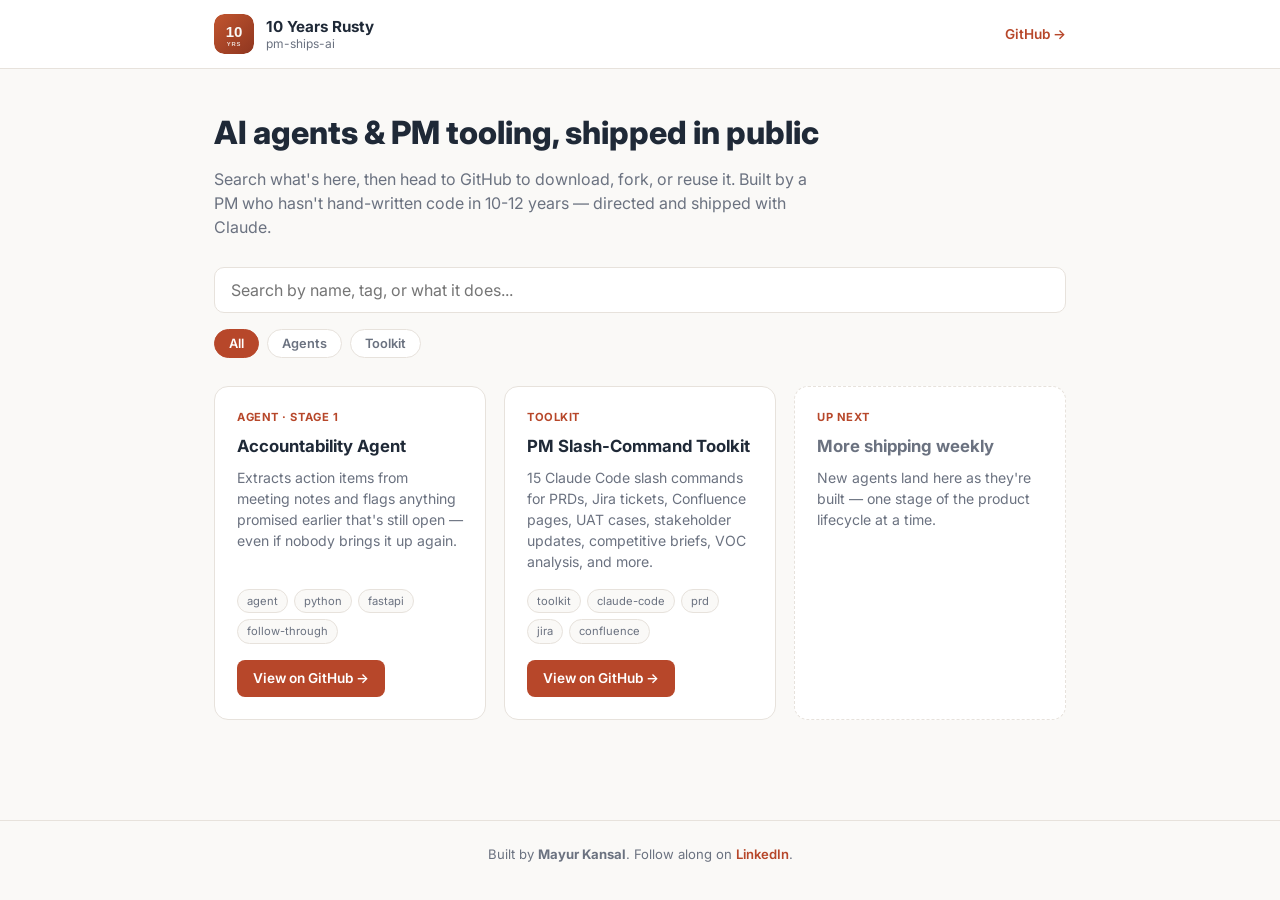
==== docs/index.html @ 448bb2e1 "Add searchable portfolio site (GitHub Pages)" ====
<!DOCTYPE html>
<html lang="en">
<head>
<meta charset="UTF-8">
<meta name="viewport" content="width=device-width, initial-scale=1.0">
<title>10 Years Rusty — Mayur Kansal's AI Build Portfolio</title>
<link rel="icon" href="logo.svg" type="image/svg+xml">
<link rel="preconnect" href="https://fonts.googleapis.com">
<link href="https://fonts.googleapis.com/css2?family=Inter:wght@400;500;600;700;800&display=swap" rel="stylesheet">
<style>
:root {
  --rust: #B7472A;
  --rust-dark: #8F3620;
  --charcoal: #1F2937;
  --muted: #6B7280;
  --bg: #FAF9F7;
  --card-bg: #FFFFFF;
  --border: #E7E2DC;
}
* { box-sizing: border-box; }
body { margin: 0; background: var(--bg); color: var(--charcoal); font-family: 'Inter', -apple-system, sans-serif; line-height: 1.5; }
.topbar { border-bottom: 1px solid var(--border); background: var(--card-bg); }
.topbar-inner { max-width: 900px; margin: 0 auto; padding: 14px 24px; display: flex; align-items: center; justify-content: space-between; }
.brand { display: flex; align-items: center; gap: 12px; }
.brand-logo { width: 40px; height: 40px; border-radius: 10px; display: block; }
.brand-text { display: flex; flex-direction: column; line-height: 1.25; }
.brand-name { font-weight: 700; font-size: 0.95rem; }
.brand-sub { font-size: 0.75rem; color: var(--muted); }
.repo-link { font-size: 0.85rem; color: var(--rust); text-decoration: none; font-weight: 600; }
.repo-link:hover { color: var(--rust-dark); }
.container { max-width: 900px; margin: 0 auto; padding: 40px 24px 80px; }
.hero h1 { font-size: 2rem; margin: 0 0 10px; font-weight: 800; }
.hero-copy { color: var(--muted); margin: 0 0 28px; max-width: 600px; }
.search-box { width: 100%; padding: 12px 16px; border: 1px solid var(--border); border-radius: 10px; font-size: 1rem; font-family: inherit; background: var(--card-bg); margin-bottom: 16px; }
.search-box:focus { outline: none; border-color: var(--rust); box-shadow: 0 0 0 3px rgba(183,71,42,0.12); }
.filters { display: flex; gap: 8px; flex-wrap: wrap; margin-bottom: 28px; }
.filter-btn { background: var(--card-bg); border: 1.5px solid var(--border); color: var(--muted); font-size: 0.8rem; font-weight: 600; padding: 6px 14px; border-radius: 20px; cursor: pointer; font-family: inherit; }
.filter-btn.active { background: var(--rust); border-color: var(--rust); color: #fff; }
.grid { display: grid; grid-template-columns: repeat(auto-fill, minmax(260px, 1fr)); gap: 18px; }
.card { background: var(--card-bg); border: 1px solid var(--border); border-radius: 14px; padding: 22px; display: flex; flex-direction: column; }
.card-kind { font-size: 0.7rem; font-weight: 700; letter-spacing: 0.05em; text-transform: uppercase; color: var(--rust); margin-bottom: 8px; }
.card h3 { font-size: 1.05rem; margin: 0 0 8px; }
.card p { font-size: 0.88rem; color: var(--muted); margin: 0 0 16px; flex: 1; }
.tags { display: flex; flex-wrap: wrap; gap: 6px; margin-bottom: 16px; }
.tag { font-size: 0.7rem; background: var(--bg); border: 1px solid var(--border); color: var(--muted); padding: 3px 9px; border-radius: 20px; }
.card a.btn { align-self: flex-start; background: var(--rust); color: #fff; text-decoration: none; font-size: 0.85rem; font-weight: 600; padding: 8px 16px; border-radius: 8px; }
.card a.btn:hover { background: var(--rust-dark); }
.card.soon { border-style: dashed; }
.card.soon h3 { color: var(--muted); }
.empty { color: var(--muted); font-size: 0.9rem; text-align: center; padding: 40px 0; display: none; }
.footer { text-align: center; color: var(--muted); font-size: 0.82rem; padding: 24px; border-top: 1px solid var(--border); margin-top: 20px; }
.footer a { color: var(--rust); font-weight: 600; text-decoration: none; }
.footer a:hover { color: var(--rust-dark); text-decoration: underline; }
</style>
</head>
<body>

<header class="topbar">
  <div class="topbar-inner">
    <div class="brand">
      <img src="logo.svg" alt="10 Years Rusty" class="brand-logo">
      <div class="brand-text">
        <span class="brand-name">10 Years Rusty</span>
        <span class="brand-sub">pm-ships-ai</span>
      </div>
    </div>
    <a class="repo-link" href="https://github.com/mayurkansal/pm-ships-ai" target="_blank" rel="noopener">GitHub &rarr;</a>
  </div>
</header>

<main class="container">
  <div class="hero">
    <h1>AI agents &amp; PM tooling, shipped in public</h1>
    <p class="hero-copy">Search what's here, then head to GitHub to download, fork, or reuse it. Built by a PM who hasn't hand-written code in 10-12 years — directed and shipped with Claude.</p>
  </div>

  <input class="search-box" id="search" type="text" placeholder="Search by name, tag, or what it does...">
  <div class="filters" id="filters"></div>

  <div class="grid" id="grid"></div>
  <p class="empty" id="empty">Nothing matches that search — try a different term.</p>
</main>

<footer class="footer">
  Built by <strong>Mayur Kansal</strong>. Follow along on <a href="https://www.linkedin.com/in/mayurkansal" target="_blank" rel="noopener">LinkedIn</a>.
</footer>

<script>
const REPO = "https://github.com/mayurkansal/pm-ships-ai";

const items = [
  {
    kind: "Agent · Stage 1",
    title: "Accountability Agent",
    desc: "Extracts action items from meeting notes and flags anything promised earlier that's still open — even if nobody brings it up again.",
    tags: ["agent", "python", "fastapi", "follow-through"],
    link: REPO + "/tree/main/agents/01-accountability-agent",
    cat: "agents"
  },
  {
    kind: "Toolkit",
    title: "PM Slash-Command Toolkit",
    desc: "15 Claude Code slash commands for PRDs, Jira tickets, Confluence pages, UAT cases, stakeholder updates, competitive briefs, VOC analysis, and more.",
    tags: ["toolkit", "claude-code", "prd", "jira", "confluence"],
    link: REPO + "/tree/main/toolkit",
    cat: "toolkit"
  }
];

const grid = document.getElementById("grid");
const empty = document.getElementById("empty");
const search = document.getElementById("search");
const filtersEl = document.getElementById("filters");
let activeFilter = "all";

const cats = ["all", ...new Set(items.map(i => i.cat))];
cats.forEach(cat => {
  const btn = document.createElement("button");
  btn.className = "filter-btn" + (cat === "all" ? " active" : "");
  btn.textContent = cat === "all" ? "All" : cat.charAt(0).toUpperCase() + cat.slice(1);
  btn.onclick = () => {
    activeFilter = cat;
    [...filtersEl.children].forEach(b => b.classList.remove("active"));
    btn.classList.add("active");
    render();
  };
  filtersEl.appendChild(btn);
});

function render() {
  const q = search.value.trim().toLowerCase();
  grid.innerHTML = "";
  const filtered = items.filter(i => {
    const matchesCat = activeFilter === "all" || i.cat === activeFilter;
    const haystack = (i.title + " " + i.desc + " " + i.tags.join(" ")).toLowerCase();
    const matchesQuery = !q || haystack.includes(q);
    return matchesCat && matchesQuery;
  });

  empty.style.display = filtered.length === 0 ? "block" : "none";

  filtered.forEach(i => {
    const card = document.createElement("div");
    card.className = "card";
    card.innerHTML = `
      <div class="card-kind">${i.kind}</div>
      <h3>${i.title}</h3>
      <p>${i.desc}</p>
      <div class="tags">${i.tags.map(t => `<span class="tag">${t}</span>`).join("")}</div>
      <a class="btn" href="${i.link}" target="_blank" rel="noopener">View on GitHub &rarr;</a>
    `;
    grid.appendChild(card);
  });

  const soon = document.createElement("div");
  soon.className = "card soon";
  soon.innerHTML = `<div class="card-kind">Up next</div><h3>More shipping weekly</h3><p>New agents land here as they're built — one stage of the product lifecycle at a time.</p>`;
  if (activeFilter === "all" && !q) grid.appendChild(soon);
}

search.addEventListener("input", render);
render();
</script>
</body>
</html>
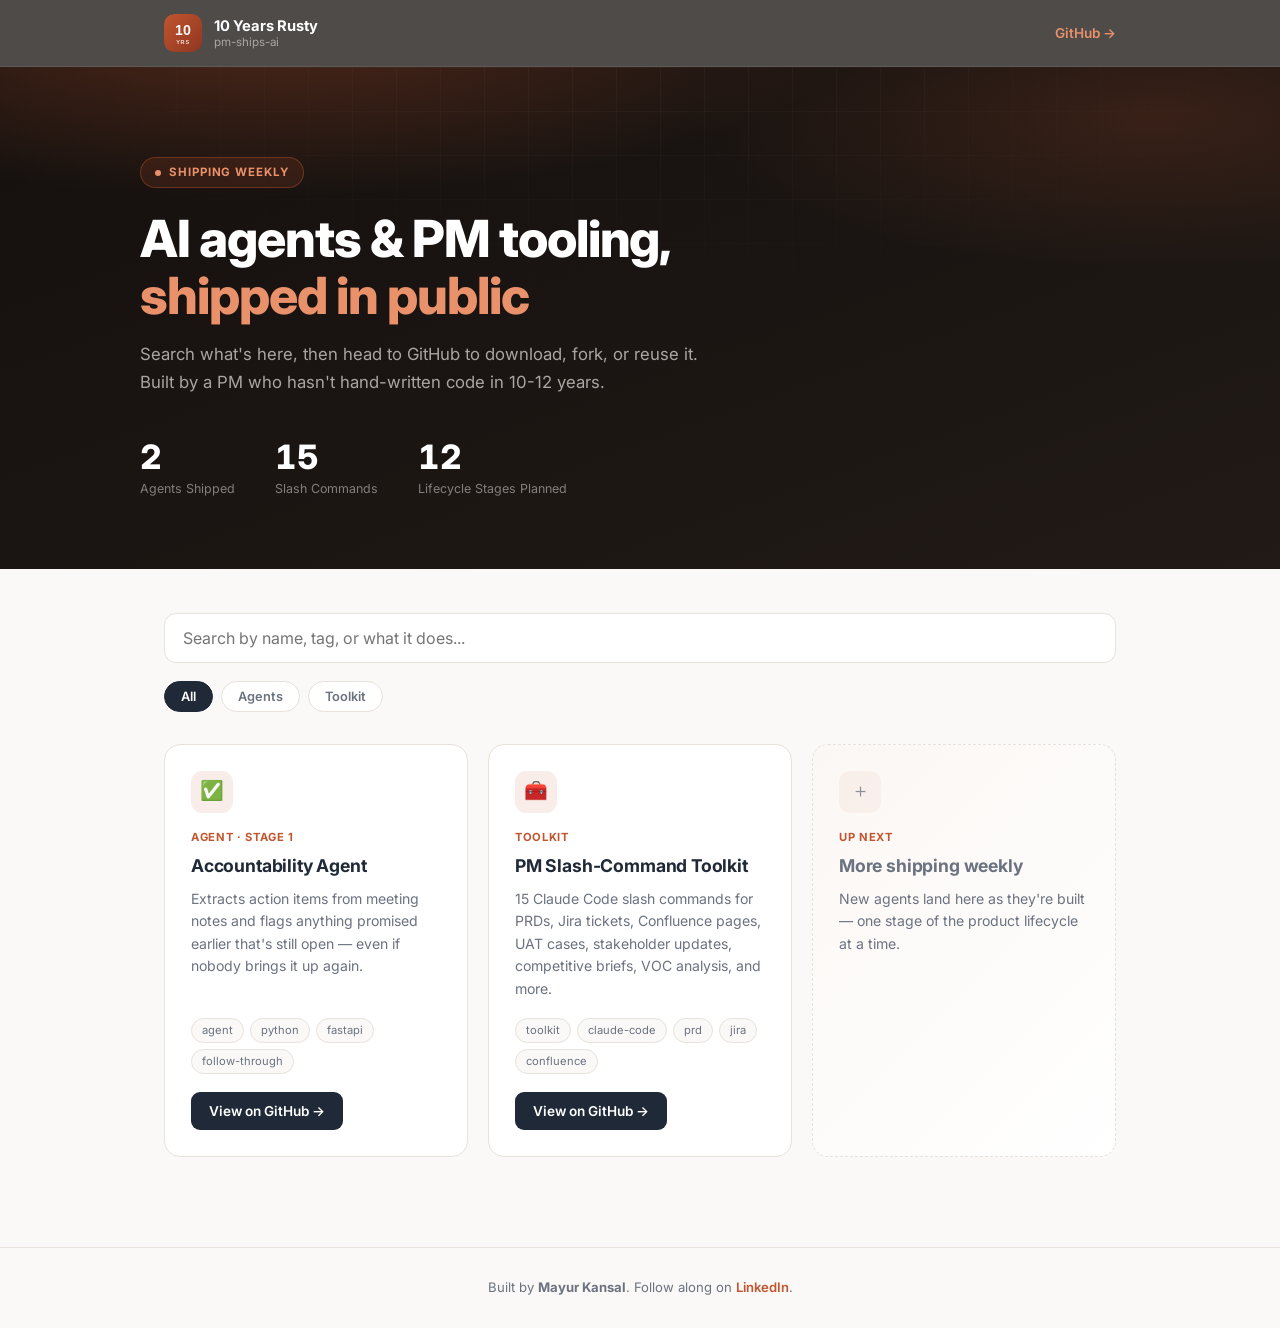
==== commit cd1ea9d5: "Redesign portfolio site: immersive dark hero, stat counters, scroll-reveal cards; drop Claude-attrib" ====
--- a/docs/index.html
+++ b/docs/index.html
@@ -6,51 +6,106 @@
 <title>10 Years Rusty — Mayur Kansal's AI Build Portfolio</title>
 <link rel="icon" href="logo.svg" type="image/svg+xml">
 <link rel="preconnect" href="https://fonts.googleapis.com">
-<link href="https://fonts.googleapis.com/css2?family=Inter:wght@400;500;600;700;800&display=swap" rel="stylesheet">
+<link href="https://fonts.googleapis.com/css2?family=Inter:wght@400;500;600;700;800;900&display=swap" rel="stylesheet">
 <style>
 :root {
-  --rust: #B7472A;
+  --rust: #C1552F;
   --rust-dark: #8F3620;
+  --rust-light: #E8916A;
   --charcoal: #1F2937;
   --muted: #6B7280;
   --bg: #FAF9F7;
   --card-bg: #FFFFFF;
   --border: #E7E2DC;
+  --navy: #14100E;
+  --navy-2: #211A16;
 }
 * { box-sizing: border-box; }
+html { scroll-behavior: smooth; }
 body { margin: 0; background: var(--bg); color: var(--charcoal); font-family: 'Inter', -apple-system, sans-serif; line-height: 1.5; }
-.topbar { border-bottom: 1px solid var(--border); background: var(--card-bg); }
-.topbar-inner { max-width: 900px; margin: 0 auto; padding: 14px 24px; display: flex; align-items: center; justify-content: space-between; }
+
+/* ── TOPBAR ── */
+.topbar { position: sticky; top: 0; z-index: 100; background: rgba(20,16,14,0.75); backdrop-filter: blur(12px); border-bottom: 1px solid rgba(255,255,255,0.08); }
+.topbar-inner { max-width: 1000px; margin: 0 auto; padding: 14px 24px; display: flex; align-items: center; justify-content: space-between; }
 .brand { display: flex; align-items: center; gap: 12px; }
-.brand-logo { width: 40px; height: 40px; border-radius: 10px; display: block; }
+.brand-logo { width: 38px; height: 38px; border-radius: 10px; display: block; }
 .brand-text { display: flex; flex-direction: column; line-height: 1.25; }
-.brand-name { font-weight: 700; font-size: 0.95rem; }
-.brand-sub { font-size: 0.75rem; color: var(--muted); }
-.repo-link { font-size: 0.85rem; color: var(--rust); text-decoration: none; font-weight: 600; }
-.repo-link:hover { color: var(--rust-dark); }
-.container { max-width: 900px; margin: 0 auto; padding: 40px 24px 80px; }
-.hero h1 { font-size: 2rem; margin: 0 0 10px; font-weight: 800; }
-.hero-copy { color: var(--muted); margin: 0 0 28px; max-width: 600px; }
-.search-box { width: 100%; padding: 12px 16px; border: 1px solid var(--border); border-radius: 10px; font-size: 1rem; font-family: inherit; background: var(--card-bg); margin-bottom: 16px; }
-.search-box:focus { outline: none; border-color: var(--rust); box-shadow: 0 0 0 3px rgba(183,71,42,0.12); }
-.filters { display: flex; gap: 8px; flex-wrap: wrap; margin-bottom: 28px; }
-.filter-btn { background: var(--card-bg); border: 1.5px solid var(--border); color: var(--muted); font-size: 0.8rem; font-weight: 600; padding: 6px 14px; border-radius: 20px; cursor: pointer; font-family: inherit; }
-.filter-btn.active { background: var(--rust); border-color: var(--rust); color: #fff; }
-.grid { display: grid; grid-template-columns: repeat(auto-fill, minmax(260px, 1fr)); gap: 18px; }
-.card { background: var(--card-bg); border: 1px solid var(--border); border-radius: 14px; padding: 22px; display: flex; flex-direction: column; }
-.card-kind { font-size: 0.7rem; font-weight: 700; letter-spacing: 0.05em; text-transform: uppercase; color: var(--rust); margin-bottom: 8px; }
-.card h3 { font-size: 1.05rem; margin: 0 0 8px; }
-.card p { font-size: 0.88rem; color: var(--muted); margin: 0 0 16px; flex: 1; }
-.tags { display: flex; flex-wrap: wrap; gap: 6px; margin-bottom: 16px; }
-.tag { font-size: 0.7rem; background: var(--bg); border: 1px solid var(--border); color: var(--muted); padding: 3px 9px; border-radius: 20px; }
-.card a.btn { align-self: flex-start; background: var(--rust); color: #fff; text-decoration: none; font-size: 0.85rem; font-weight: 600; padding: 8px 16px; border-radius: 8px; }
-.card a.btn:hover { background: var(--rust-dark); }
-.card.soon { border-style: dashed; }
+.brand-name { font-weight: 700; font-size: 0.92rem; color: #fff; }
+.brand-sub { font-size: 0.72rem; color: rgba(255,255,255,0.5); }
+.repo-link { font-size: 0.85rem; color: var(--rust-light); text-decoration: none; font-weight: 600; }
+.repo-link:hover { color: #fff; }
+
+/* ── HERO ── */
+.hero {
+  position: relative;
+  overflow: hidden;
+  background: radial-gradient(ellipse 80% 60% at 20% -10%, rgba(193,85,47,0.35), transparent 60%),
+              radial-gradient(ellipse 60% 50% at 90% 10%, rgba(193,85,47,0.18), transparent 60%),
+              linear-gradient(160deg, var(--navy) 0%, var(--navy-2) 100%);
+  padding: 90px 24px 70px;
+}
+.hero::before {
+  content: '';
+  position: absolute; inset: 0;
+  background-image: linear-gradient(rgba(255,255,255,0.035) 1px, transparent 1px), linear-gradient(90deg, rgba(255,255,255,0.035) 1px, transparent 1px);
+  background-size: 44px 44px;
+  mask-image: radial-gradient(ellipse 70% 70% at 50% 0%, black, transparent 75%);
+  pointer-events: none;
+}
+.hero-inner { max-width: 1000px; margin: 0 auto; position: relative; z-index: 1; }
+.hero-eyebrow {
+  display: inline-flex; align-items: center; gap: 8px;
+  background: rgba(193,85,47,0.15); border: 1px solid rgba(193,85,47,0.4);
+  color: var(--rust-light); font-size: 0.72rem; font-weight: 700; letter-spacing: 0.08em; text-transform: uppercase;
+  padding: 6px 14px; border-radius: 20px; margin-bottom: 22px;
+}
+.hero-eyebrow .dot { width: 6px; height: 6px; border-radius: 50%; background: var(--rust-light); animation: pulse 2s ease-in-out infinite; }
+@keyframes pulse { 0%,100% { opacity: 1; transform: scale(1); } 50% { opacity: 0.4; transform: scale(0.7); } }
+.hero h1 { font-size: clamp(2rem, 4.5vw, 3.2rem); font-weight: 800; color: #fff; line-height: 1.1; margin: 0 0 18px; max-width: 680px; letter-spacing: -0.02em; }
+.hero h1 span { color: var(--rust-light); }
+.hero-copy { font-size: 1.05rem; color: rgba(255,255,255,0.62); max-width: 560px; margin: 0 0 44px; line-height: 1.65; }
+.stats { display: flex; gap: 40px; flex-wrap: wrap; }
+.stat-num { font-size: 2.1rem; font-weight: 800; color: #fff; line-height: 1; font-variant-numeric: tabular-nums; }
+.stat-label { font-size: 0.78rem; color: rgba(255,255,255,0.45); margin-top: 6px; }
+
+/* ── MAIN ── */
+.container { max-width: 1000px; margin: 0 auto; padding: 44px 24px 90px; }
+.search-box { width: 100%; padding: 14px 18px; border: 1.5px solid var(--border); border-radius: 12px; font-size: 1rem; font-family: inherit; background: var(--card-bg); margin-bottom: 18px; transition: box-shadow 0.2s, border-color 0.2s; }
+.search-box:focus { outline: none; border-color: var(--rust); box-shadow: 0 0 0 4px rgba(193,85,47,0.12); }
+.filters { display: flex; gap: 8px; flex-wrap: wrap; margin-bottom: 32px; }
+.filter-btn { background: var(--card-bg); border: 1.5px solid var(--border); color: var(--muted); font-size: 0.8rem; font-weight: 600; padding: 7px 16px; border-radius: 20px; cursor: pointer; font-family: inherit; transition: all 0.15s; }
+.filter-btn:hover { border-color: var(--rust); color: var(--rust); }
+.filter-btn.active { background: var(--charcoal); border-color: var(--charcoal); color: #fff; }
+
+.grid { display: grid; grid-template-columns: repeat(auto-fill, minmax(280px, 1fr)); gap: 20px; }
+.card {
+  background: var(--card-bg); border: 1px solid var(--border); border-radius: 16px; padding: 26px;
+  display: flex; flex-direction: column; position: relative; overflow: hidden;
+  transition: transform 0.25s cubic-bezier(.2,.8,.2,1), box-shadow 0.25s ease, border-color 0.25s ease;
+  opacity: 0; transform: translateY(14px);
+}
+.card.in { opacity: 1; transform: translateY(0); }
+.card::before { content: ''; position: absolute; top: 0; left: 0; right: 0; height: 3px; background: linear-gradient(90deg, var(--rust), var(--rust-light)); transform: scaleX(0); transform-origin: left; transition: transform 0.3s ease; }
+.card:hover { transform: translateY(-4px); box-shadow: 0 16px 40px rgba(20,16,14,0.12); border-color: #DCC9BE; }
+.card:hover::before { transform: scaleX(1); }
+.card-icon { width: 42px; height: 42px; border-radius: 11px; background: rgba(193,85,47,0.1); display: flex; align-items: center; justify-content: center; font-size: 19px; margin-bottom: 16px; }
+.card-kind { font-size: 0.7rem; font-weight: 700; letter-spacing: 0.06em; text-transform: uppercase; color: var(--rust); margin-bottom: 8px; }
+.card h3 { font-size: 1.1rem; margin: 0 0 8px; letter-spacing: -0.01em; }
+.card p { font-size: 0.88rem; color: var(--muted); margin: 0 0 18px; flex: 1; line-height: 1.6; }
+.tags { display: flex; flex-wrap: wrap; gap: 6px; margin-bottom: 18px; }
+.tag { font-size: 0.7rem; background: var(--bg); border: 1px solid var(--border); color: var(--muted); padding: 3px 10px; border-radius: 20px; }
+.card a.btn { align-self: flex-start; background: var(--charcoal); color: #fff; text-decoration: none; font-size: 0.85rem; font-weight: 600; padding: 9px 18px; border-radius: 9px; transition: background 0.15s; }
+.card a.btn:hover { background: var(--rust); }
+.card.soon { border-style: dashed; background: linear-gradient(135deg, #FBF7F4, var(--card-bg)); }
+.card.soon .card-icon { opacity: 0.5; }
 .card.soon h3 { color: var(--muted); }
-.empty { color: var(--muted); font-size: 0.9rem; text-align: center; padding: 40px 0; display: none; }
-.footer { text-align: center; color: var(--muted); font-size: 0.82rem; padding: 24px; border-top: 1px solid var(--border); margin-top: 20px; }
+.empty { color: var(--muted); font-size: 0.9rem; text-align: center; padding: 50px 0; display: none; }
+
+.footer { text-align: center; color: var(--muted); font-size: 0.82rem; padding: 30px 24px; border-top: 1px solid var(--border); }
 .footer a { color: var(--rust); font-weight: 600; text-decoration: none; }
 .footer a:hover { color: var(--rust-dark); text-decoration: underline; }
+
+@media (max-width: 640px) { .stats { gap: 26px; } .hero { padding: 70px 20px 50px; } }
 </style>
 </head>
 <body>
@@ -68,12 +123,20 @@
   </div>
 </header>
 
+<section class="hero">
+  <div class="hero-inner">
+    <div class="hero-eyebrow"><span class="dot"></span> Shipping weekly</div>
+    <h1>AI agents &amp; PM tooling, <span>shipped in public</span></h1>
+    <p class="hero-copy">Search what's here, then head to GitHub to download, fork, or reuse it. Built by a PM who hasn't hand-written code in 10-12 years.</p>
+    <div class="stats" id="stats">
+      <div><div class="stat-num" data-target="2">0</div><div class="stat-label">Agents Shipped</div></div>
+      <div><div class="stat-num" data-target="15">0</div><div class="stat-label">Slash Commands</div></div>
+      <div><div class="stat-num" data-target="12">0</div><div class="stat-label">Lifecycle Stages Planned</div></div>
+    </div>
+  </div>
+</section>
+
 <main class="container">
-  <div class="hero">
-    <h1>AI agents &amp; PM tooling, shipped in public</h1>
-    <p class="hero-copy">Search what's here, then head to GitHub to download, fork, or reuse it. Built by a PM who hasn't hand-written code in 10-12 years — directed and shipped with Claude.</p>
-  </div>
-
   <input class="search-box" id="search" type="text" placeholder="Search by name, tag, or what it does...">
   <div class="filters" id="filters"></div>
 
@@ -91,6 +154,7 @@
 const items = [
   {
     kind: "Agent · Stage 1",
+    icon: "✅",
     title: "Accountability Agent",
     desc: "Extracts action items from meeting notes and flags anything promised earlier that's still open — even if nobody brings it up again.",
     tags: ["agent", "python", "fastapi", "follow-through"],
@@ -99,6 +163,7 @@
   },
   {
     kind: "Toolkit",
+    icon: "🧰",
     title: "PM Slash-Command Toolkit",
     desc: "15 Claude Code slash commands for PRDs, Jira tickets, Confluence pages, UAT cases, stakeholder updates, competitive briefs, VOC analysis, and more.",
     tags: ["toolkit", "claude-code", "prd", "jira", "confluence"],
@@ -106,6 +171,19 @@
     cat: "toolkit"
   }
 ];
+
+// Count-up stat animation
+document.querySelectorAll(".stat-num").forEach(el => {
+  const target = parseInt(el.dataset.target, 10);
+  let cur = 0;
+  const step = Math.max(1, Math.round(target / 30));
+  const tick = () => {
+    cur = Math.min(target, cur + step);
+    el.textContent = cur;
+    if (cur < target) requestAnimationFrame(tick);
+  };
+  requestAnimationFrame(tick);
+});
 
 const grid = document.getElementById("grid");
 const empty = document.getElementById("empty");
@@ -127,6 +205,15 @@
   filtersEl.appendChild(btn);
 });
 
+const revealObserver = new IntersectionObserver((entries) => {
+  entries.forEach(entry => {
+    if (entry.isIntersecting) {
+      entry.target.classList.add("in");
+      revealObserver.unobserve(entry.target);
+    }
+  });
+}, { threshold: 0.1 });
+
 function render() {
   const q = search.value.trim().toLowerCase();
   grid.innerHTML = "";
@@ -139,10 +226,12 @@
 
   empty.style.display = filtered.length === 0 ? "block" : "none";
 
-  filtered.forEach(i => {
+  filtered.forEach((i, idx) => {
     const card = document.createElement("div");
     card.className = "card";
+    card.style.transitionDelay = (idx * 60) + "ms";
     card.innerHTML = `
+      <div class="card-icon">${i.icon}</div>
       <div class="card-kind">${i.kind}</div>
       <h3>${i.title}</h3>
       <p>${i.desc}</p>
@@ -150,12 +239,19 @@
       <a class="btn" href="${i.link}" target="_blank" rel="noopener">View on GitHub &rarr;</a>
     `;
     grid.appendChild(card);
+    revealObserver.observe(card);
+    requestAnimationFrame(() => requestAnimationFrame(() => card.classList.add("in")));
   });
 
-  const soon = document.createElement("div");
-  soon.className = "card soon";
-  soon.innerHTML = `<div class="card-kind">Up next</div><h3>More shipping weekly</h3><p>New agents land here as they're built — one stage of the product lifecycle at a time.</p>`;
-  if (activeFilter === "all" && !q) grid.appendChild(soon);
+  if (activeFilter === "all" && !q) {
+    const soon = document.createElement("div");
+    soon.className = "card soon";
+    soon.style.transitionDelay = (filtered.length * 60) + "ms";
+    soon.innerHTML = `<div class="card-icon">＋</div><div class="card-kind">Up next</div><h3>More shipping weekly</h3><p>New agents land here as they're built — one stage of the product lifecycle at a time.</p>`;
+    grid.appendChild(soon);
+    revealObserver.observe(soon);
+    requestAnimationFrame(() => requestAnimationFrame(() => soon.classList.add("in")));
+  }
 }
 
 search.addEventListener("input", render);
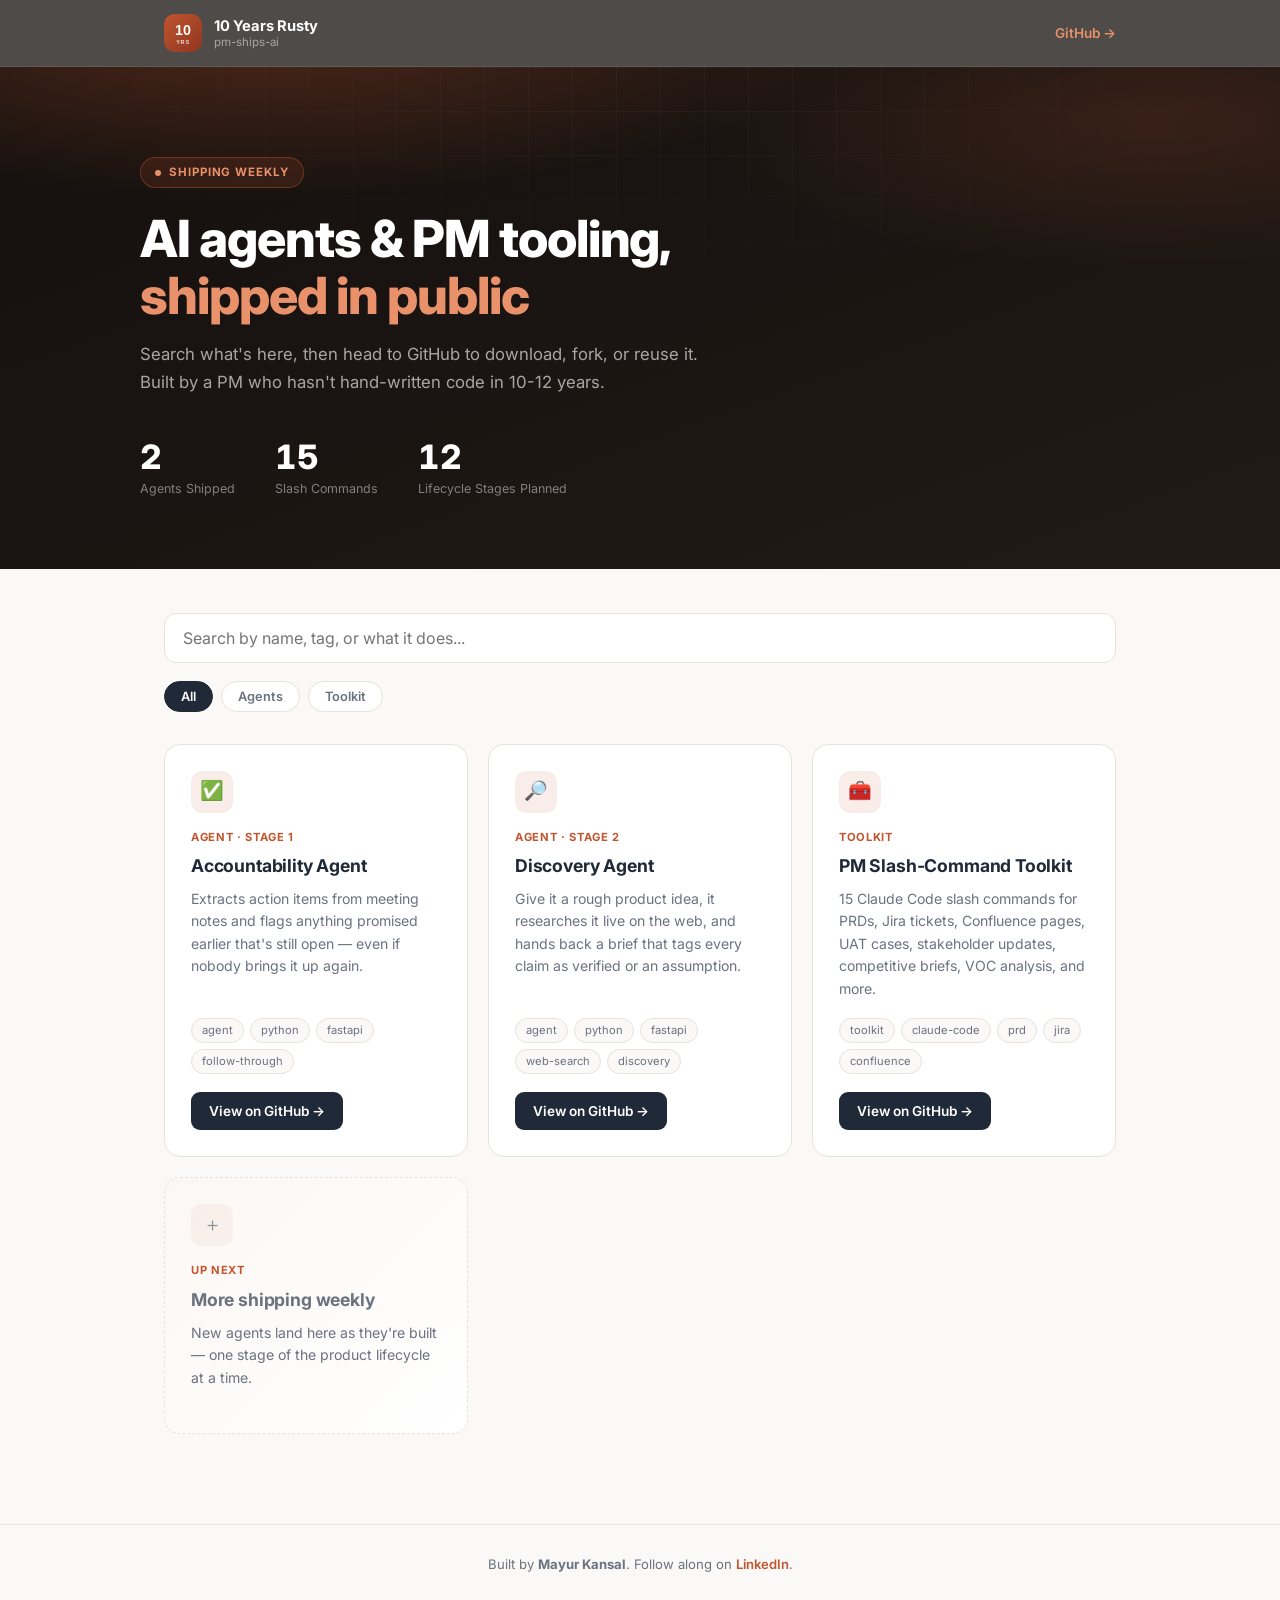
==== commit bb41fc8a: "Ship Discovery Agent (Stage 2): live web research with verified/assumption tagging" ====
--- a/docs/index.html
+++ b/docs/index.html
@@ -162,6 +162,15 @@
     cat: "agents"
   },
   {
+    kind: "Agent · Stage 2",
+    icon: "🔎",
+    title: "Discovery Agent",
+    desc: "Give it a rough product idea, it researches it live on the web, and hands back a brief that tags every claim as verified or an assumption.",
+    tags: ["agent", "python", "fastapi", "web-search", "discovery"],
+    link: REPO + "/tree/main/agents/02-discovery-agent",
+    cat: "agents"
+  },
+  {
     kind: "Toolkit",
     icon: "🧰",
     title: "PM Slash-Command Toolkit",
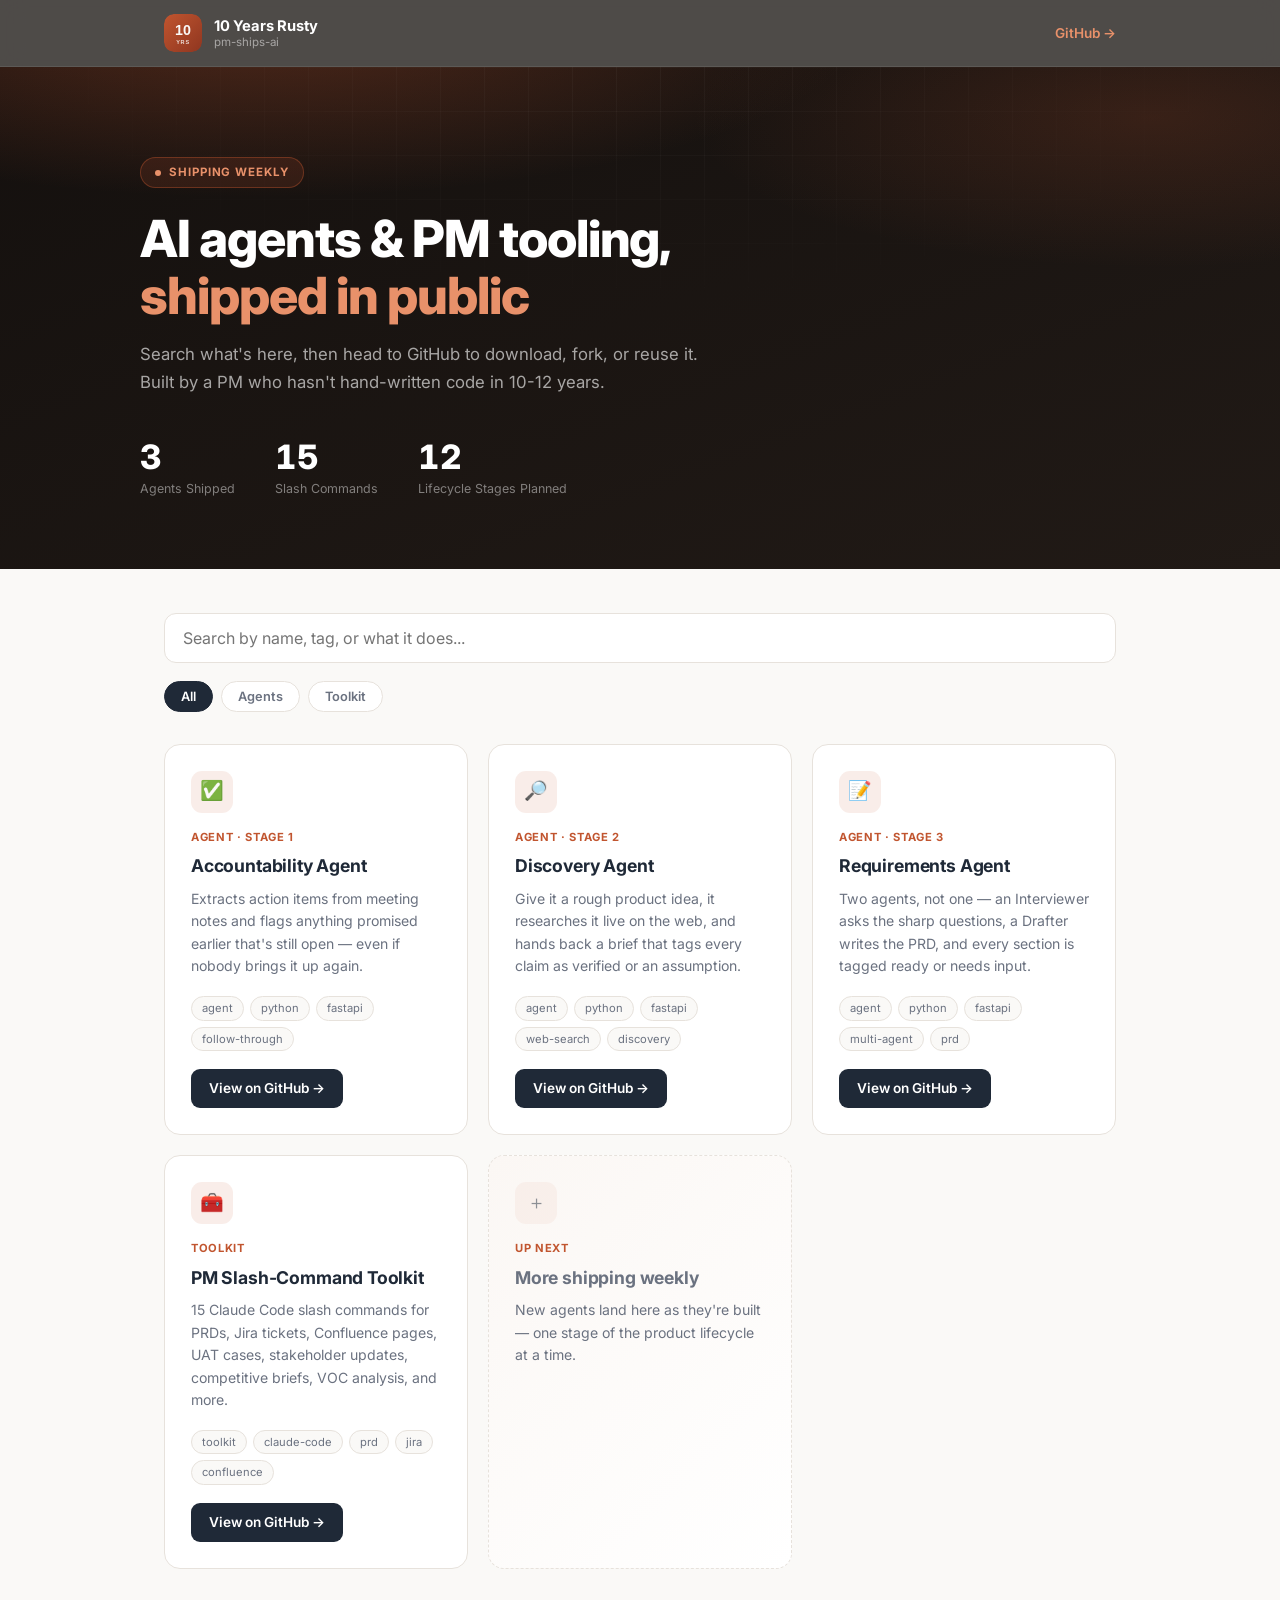
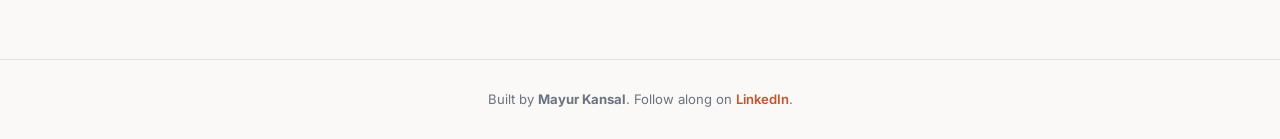
==== commit fe05814d: "Ship Requirements Agent (Stage 3): multi-agent Interviewer + Drafter with per-section READY/NEEDS IN" ====
--- a/docs/index.html
+++ b/docs/index.html
@@ -129,7 +129,7 @@
     <h1>AI agents &amp; PM tooling, <span>shipped in public</span></h1>
     <p class="hero-copy">Search what's here, then head to GitHub to download, fork, or reuse it. Built by a PM who hasn't hand-written code in 10-12 years.</p>
     <div class="stats" id="stats">
-      <div><div class="stat-num" data-target="2">0</div><div class="stat-label">Agents Shipped</div></div>
+      <div><div class="stat-num" data-target="3">0</div><div class="stat-label">Agents Shipped</div></div>
       <div><div class="stat-num" data-target="15">0</div><div class="stat-label">Slash Commands</div></div>
       <div><div class="stat-num" data-target="12">0</div><div class="stat-label">Lifecycle Stages Planned</div></div>
     </div>
@@ -168,6 +168,15 @@
     desc: "Give it a rough product idea, it researches it live on the web, and hands back a brief that tags every claim as verified or an assumption.",
     tags: ["agent", "python", "fastapi", "web-search", "discovery"],
     link: REPO + "/tree/main/agents/02-discovery-agent",
+    cat: "agents"
+  },
+  {
+    kind: "Agent · Stage 3",
+    icon: "📝",
+    title: "Requirements Agent",
+    desc: "Two agents, not one — an Interviewer asks the sharp questions, a Drafter writes the PRD, and every section is tagged ready or needs input.",
+    tags: ["agent", "python", "fastapi", "multi-agent", "prd"],
+    link: REPO + "/tree/main/agents/03-requirements-agent",
     cat: "agents"
   },
   {
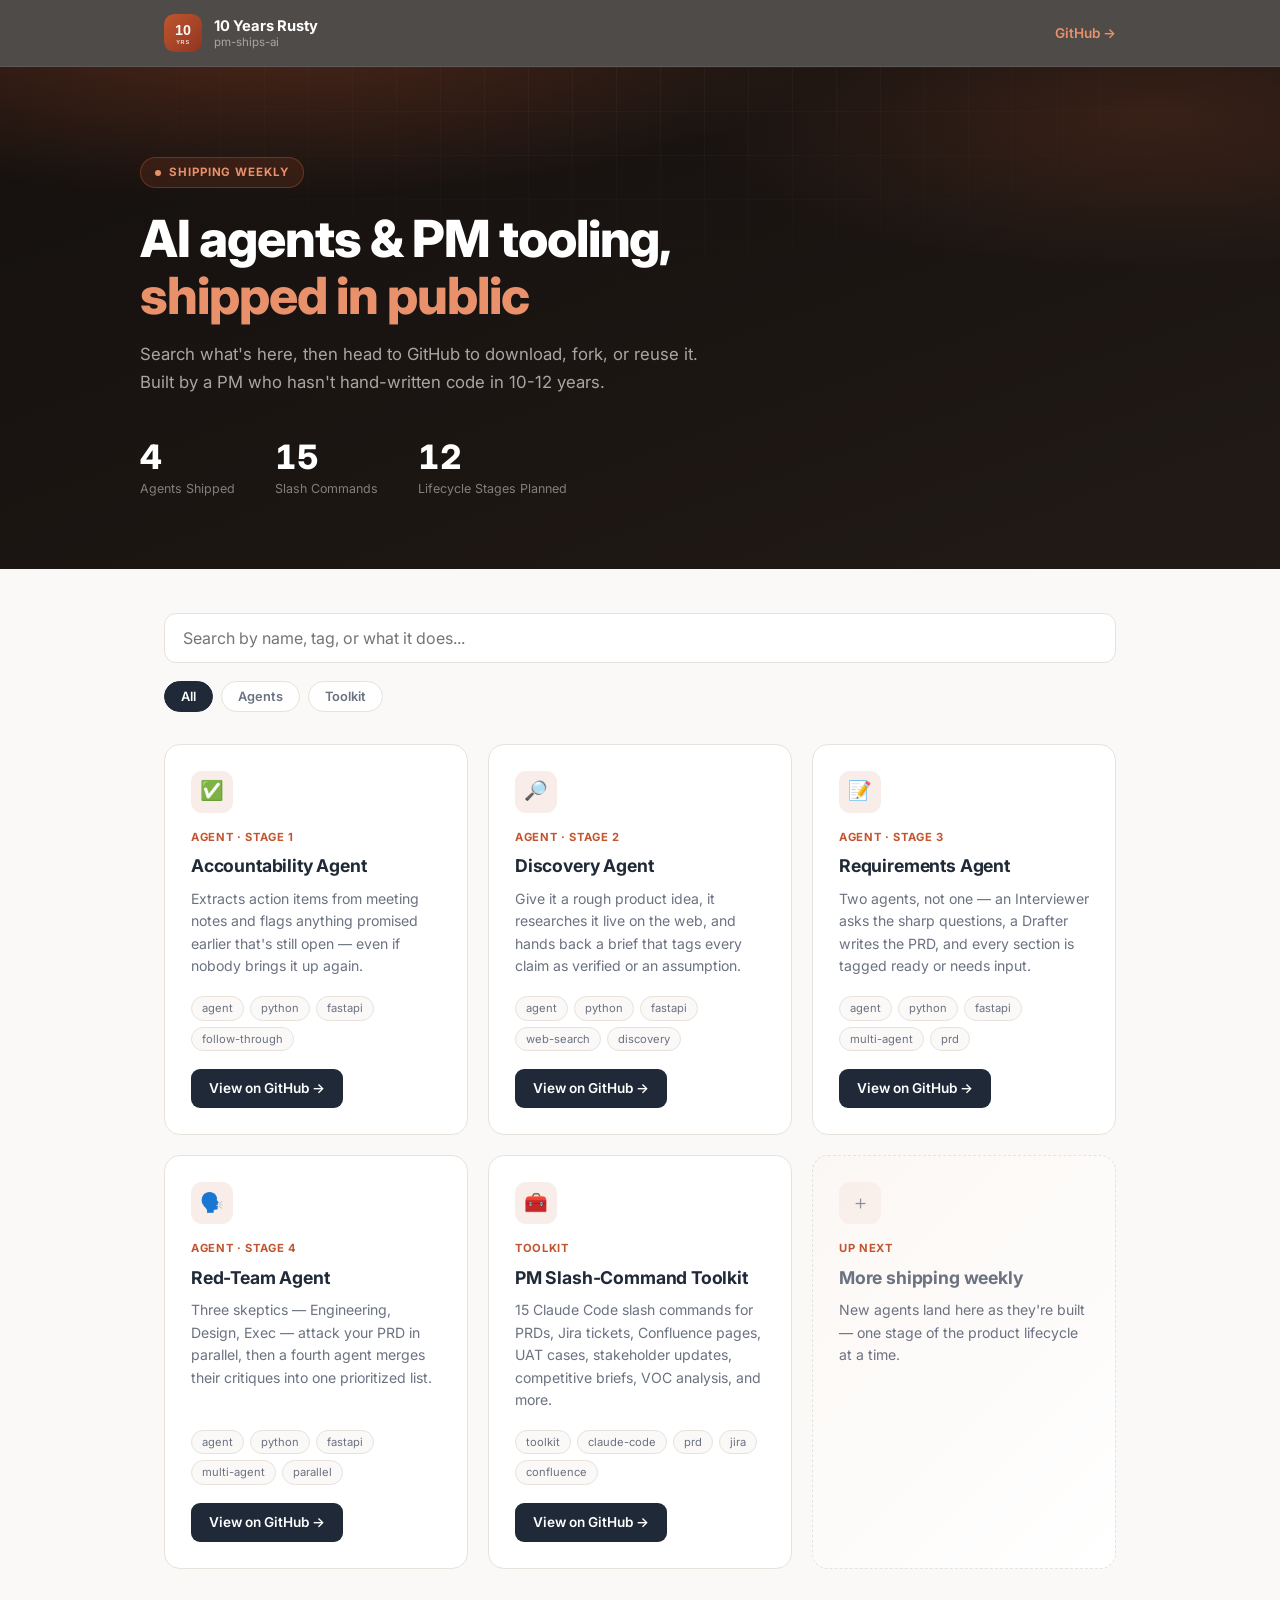
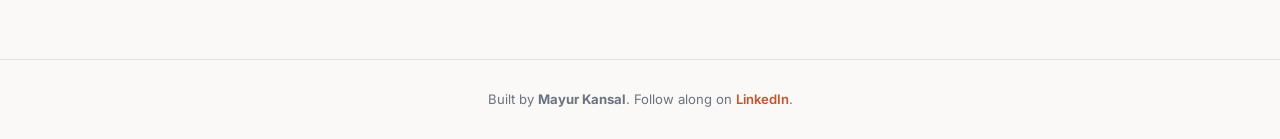
==== commit f3e19aab: "Ship Red-Team Agent (Stage 4): 3 parallel critics + synthesis" ====
--- a/docs/index.html
+++ b/docs/index.html
@@ -129,7 +129,7 @@
     <h1>AI agents &amp; PM tooling, <span>shipped in public</span></h1>
     <p class="hero-copy">Search what's here, then head to GitHub to download, fork, or reuse it. Built by a PM who hasn't hand-written code in 10-12 years.</p>
     <div class="stats" id="stats">
-      <div><div class="stat-num" data-target="3">0</div><div class="stat-label">Agents Shipped</div></div>
+      <div><div class="stat-num" data-target="4">0</div><div class="stat-label">Agents Shipped</div></div>
       <div><div class="stat-num" data-target="15">0</div><div class="stat-label">Slash Commands</div></div>
       <div><div class="stat-num" data-target="12">0</div><div class="stat-label">Lifecycle Stages Planned</div></div>
     </div>
@@ -177,6 +177,15 @@
     desc: "Two agents, not one — an Interviewer asks the sharp questions, a Drafter writes the PRD, and every section is tagged ready or needs input.",
     tags: ["agent", "python", "fastapi", "multi-agent", "prd"],
     link: REPO + "/tree/main/agents/03-requirements-agent",
+    cat: "agents"
+  },
+  {
+    kind: "Agent · Stage 4",
+    icon: "🗣️",
+    title: "Red-Team Agent",
+    desc: "Three skeptics — Engineering, Design, Exec — attack your PRD in parallel, then a fourth agent merges their critiques into one prioritized list.",
+    tags: ["agent", "python", "fastapi", "multi-agent", "parallel"],
+    link: REPO + "/tree/main/agents/04-redteam-agent",
     cat: "agents"
   },
   {
